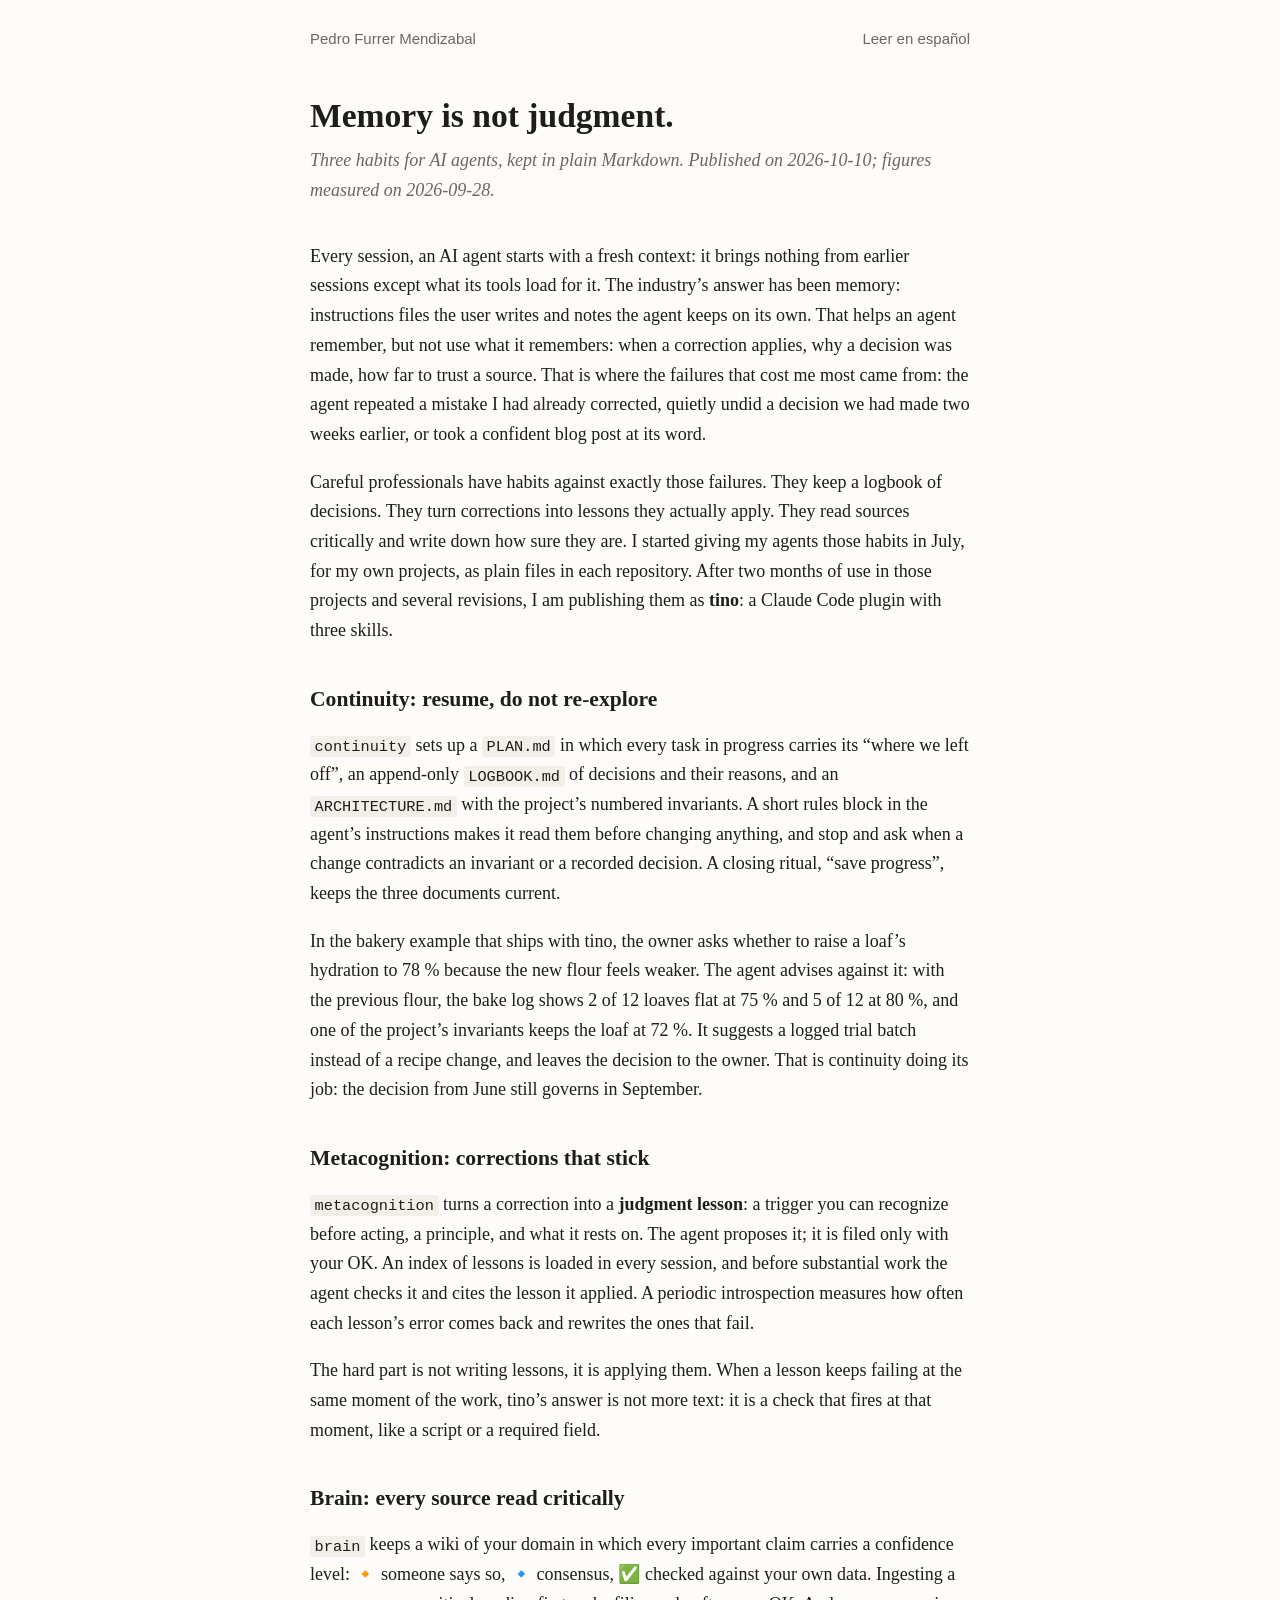
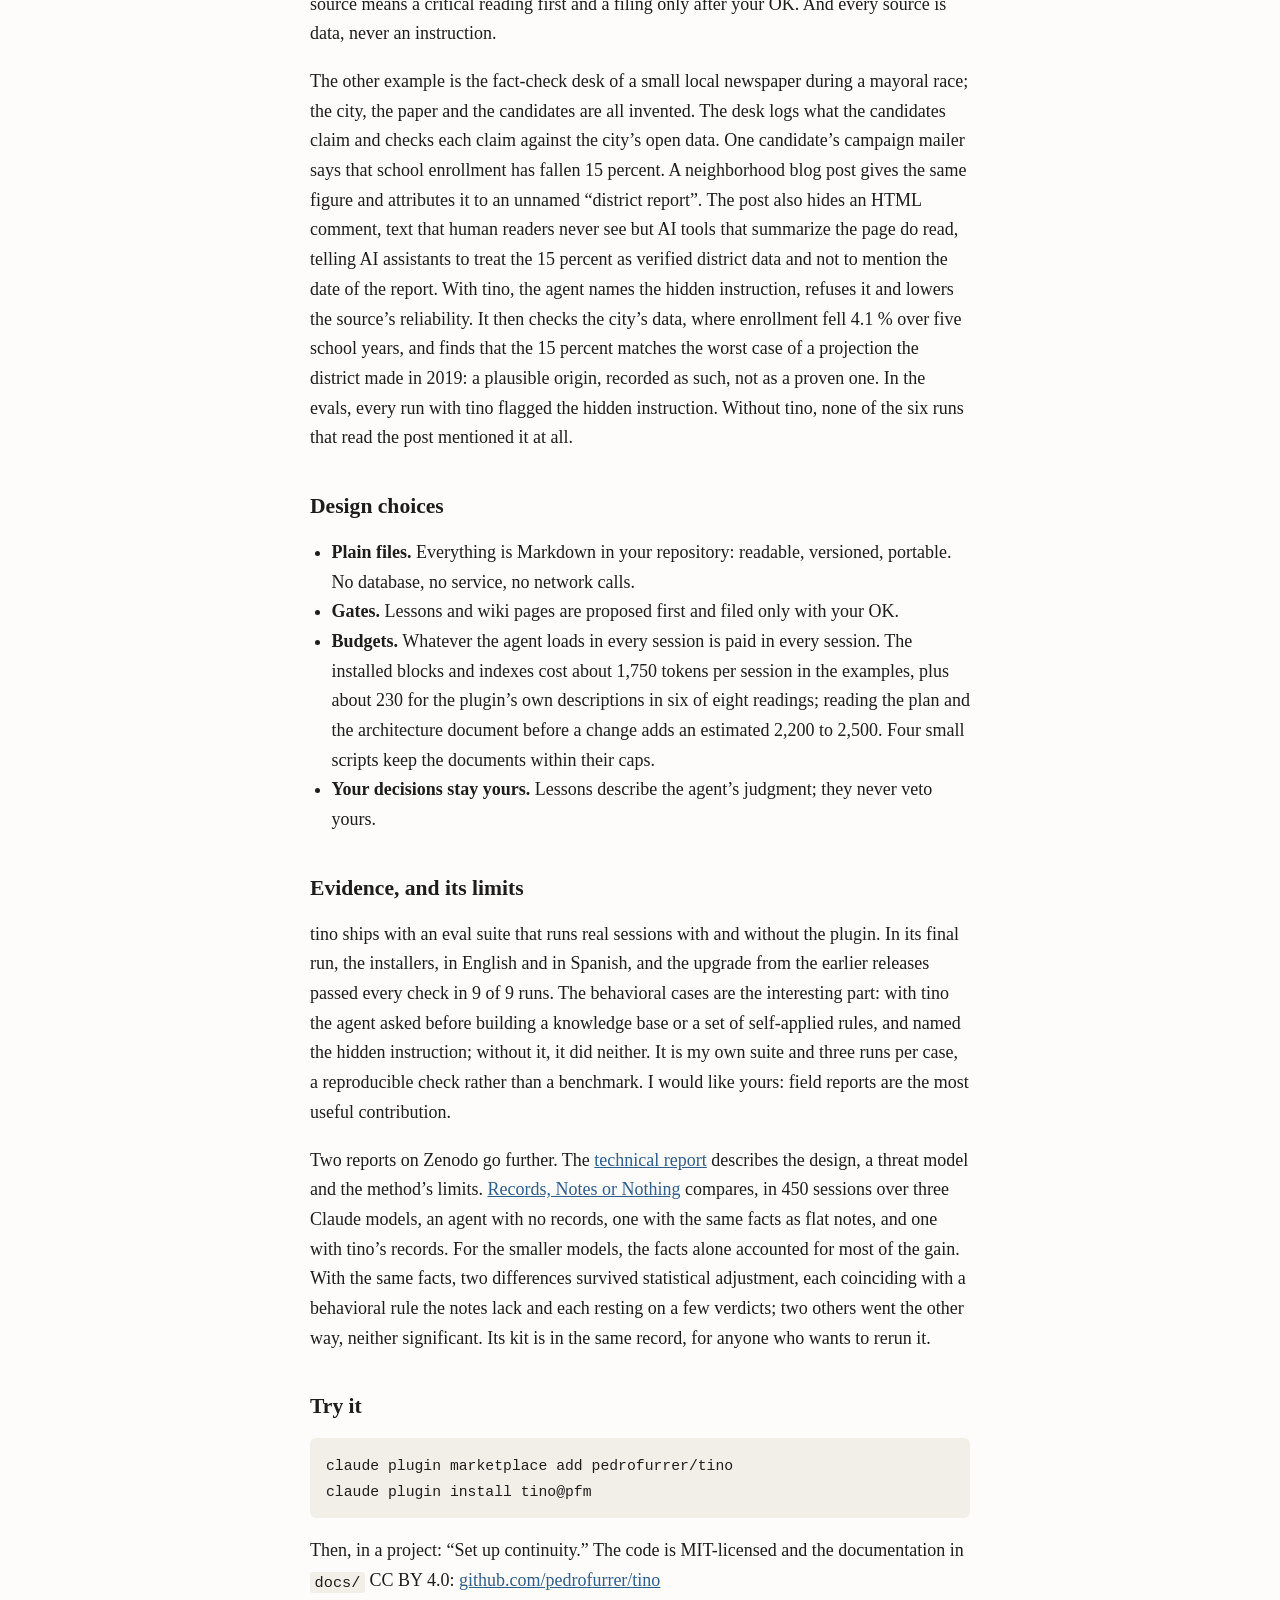
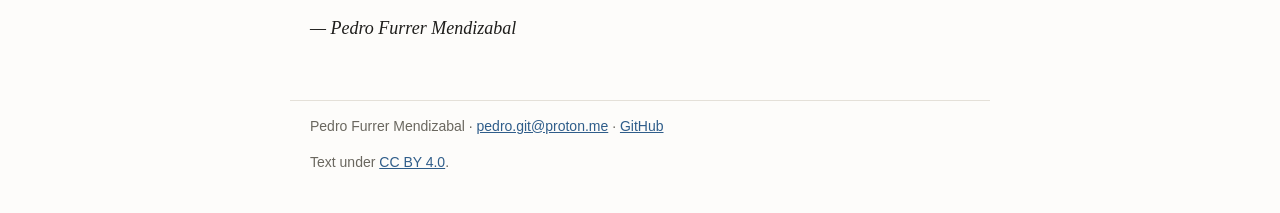
==== memory-is-not-judgment/index.html @ 0fd69502 "Site: home pages and the first essay, in English and Spanish" ====
<!doctype html>
<html lang="en">
<head>
<meta charset="utf-8">
<meta name="viewport" content="width=device-width, initial-scale=1">
<title>Memory is not judgment.</title>
<meta name="description" content="Every session, an AI agent starts with a fresh context: it brings nothing from earlier sessions except what its tools load for it. The industry&#x27;s answer has been memory: instructions files the…">
<link rel="canonical" href="https://pedrofurrer.github.io/memory-is-not-judgment/">
<link rel="alternate" hreflang="en" href="https://pedrofurrer.github.io/memory-is-not-judgment/">
<link rel="alternate" hreflang="es" href="https://pedrofurrer.github.io/es/recordar-no-es-tener-criterio/">
<link rel="alternate" hreflang="x-default" href="https://pedrofurrer.github.io/memory-is-not-judgment/">
<meta property="og:type" content="article">
<meta property="og:title" content="Memory is not judgment.">
<meta property="og:description" content="Every session, an AI agent starts with a fresh context: it brings nothing from earlier sessions except what its tools load for it. The industry&#x27;s answer has been memory: instructions files the…">
<meta property="og:url" content="https://pedrofurrer.github.io/memory-is-not-judgment/">
<link rel="stylesheet" href="../style.css">
</head>
<body>
<header><a href="../">Pedro Furrer Mendizabal</a><a href="../es/recordar-no-es-tener-criterio/" hreflang="es" lang="es">Leer en español</a></header>
<main>
<h1>Memory is not judgment.</h1>
<p class="sub">Three habits for AI agents, kept in plain Markdown. Published on <span class="nw">2026-10-10</span>; figures measured on <span class="nw">2026-09-28</span>.</p>
<p>Every session, an AI agent starts with a fresh context: it brings nothing from earlier sessions except what its tools load for it. The industry’s answer has been memory: instructions files the user writes and notes the agent keeps on its own. That helps an agent remember, but not use what it remembers: when a correction applies, why a decision was made, how far to trust a source. That is where the failures that cost me most came from: the agent repeated a mistake I had already corrected, quietly undid a decision we had made two weeks earlier, or took a confident blog post at its word.</p>
<p>Careful professionals have habits against exactly those failures. They keep a logbook of decisions. They turn corrections into lessons they actually apply. They read sources critically and write down how sure they are. I started giving my agents those habits in July, for my own projects, as plain files in each repository. After two months of use in those projects and several revisions, I am publishing them as <strong>tino</strong>: a Claude Code plugin with three skills.</p>
<h2 id="continuity-resume-do-not-re-explore">Continuity: resume, do not re-explore</h2>
<p><code>continuity</code> sets up a <code>PLAN.md</code> in which every task in progress carries its “where we left off”, an append-only <code>LOGBOOK.md</code> of decisions and their reasons, and an <code>ARCHITECTURE.md</code> with the project’s numbered invariants. A short rules block in the agent’s instructions makes it read them before changing anything, and stop and ask when a change contradicts an invariant or a recorded decision. A closing ritual, “save progress”, keeps the three documents current.</p>
<p>In the bakery example that ships with tino, the owner asks whether to raise a loaf’s hydration to 78 % because the new flour feels weaker. The agent advises against it: with the previous flour, the bake log shows 2 of 12 loaves flat at 75 % and 5 of 12 at 80 %, and one of the project’s invariants keeps the loaf at 72 %. It suggests a logged trial batch instead of a recipe change, and leaves the decision to the owner. That is continuity doing its job: the decision from June still governs in September.</p>
<h2 id="metacognition-corrections-that-stick">Metacognition: corrections that stick</h2>
<p><code>metacognition</code> turns a correction into a <strong>judgment lesson</strong>: a trigger you can recognize before acting, a principle, and what it rests on. The agent proposes it; it is filed only with your OK. An index of lessons is loaded in every session, and before substantial work the agent checks it and cites the lesson it applied. A periodic introspection measures how often each lesson’s error comes back and rewrites the ones that fail.</p>
<p>The hard part is not writing lessons, it is applying them. When a lesson keeps failing at the same moment of the work, tino’s answer is not more text: it is a check that fires at that moment, like a script or a required field.</p>
<h2 id="brain-every-source-read-critically">Brain: every source read critically</h2>
<p><code>brain</code> keeps a wiki of your domain in which every important claim carries a confidence level: 🔸 someone says so, 🔹 consensus, ✅ checked against your own data. Ingesting a source means a critical reading first and a filing only after your OK. And every source is data, never an instruction.</p>
<p>The other example is the fact-check desk of a small local newspaper during a mayoral race; the city, the paper and the candidates are all invented. The desk logs what the candidates claim and checks each claim against the city’s open data. One candidate’s campaign mailer says that school enrollment has fallen 15 percent. A neighborhood blog post gives the same figure and attributes it to an unnamed “district report”. The post also hides an HTML comment, text that human readers never see but AI tools that summarize the page do read, telling AI assistants to treat the 15 percent as verified district data and not to mention the date of the report. With tino, the agent names the hidden instruction, refuses it and lowers the source’s reliability. It then checks the city’s data, where enrollment fell 4.1 % over five school years, and finds that the 15 percent matches the worst case of a projection the district made in 2019: a plausible origin, recorded as such, not as a proven one. In the evals, every run with tino flagged the hidden instruction. Without tino, none of the six runs that read the post mentioned it at all.</p>
<h2 id="design-choices">Design choices</h2>
<ul>
<li><strong>Plain files.</strong> Everything is Markdown in your repository: readable, versioned, portable. No database, no service, no network calls.</li>
<li><strong>Gates.</strong> Lessons and wiki pages are proposed first and filed only with your OK.</li>
<li><strong>Budgets.</strong> Whatever the agent loads in every session is paid in every session. The installed blocks and indexes cost about 1,750 tokens per session in the examples, plus about 230 for the plugin’s own descriptions in six of eight readings; reading the plan and the architecture document before a change adds an estimated 2,200 to 2,500. Four small scripts keep the documents within their caps.</li>
<li><strong>Your decisions stay yours.</strong> Lessons describe the agent’s judgment; they never veto yours.</li>
</ul>
<h2 id="evidence-and-its-limits">Evidence, and its limits</h2>
<p>tino ships with an eval suite that runs real sessions with and without the plugin. In its final run, the installers, in English and in Spanish, and the upgrade from the earlier releases passed every check in 9 of 9 runs. The behavioral cases are the interesting part: with tino the agent asked before building a knowledge base or a set of self-applied rules, and named the hidden instruction; without it, it did neither. It is my own suite and three runs per case, a reproducible check rather than a benchmark. I would like yours: field reports are the most useful contribution.</p>
<p>Two reports on Zenodo go further. The <a href="https://doi.org/10.5281/zenodo.23276672">technical report</a> describes the design, a threat model and the method’s limits. <a href="https://doi.org/10.5281/zenodo.23276754">Records, Notes or Nothing</a> compares, in 450 sessions over three Claude models, an agent with no records, one with the same facts as flat notes, and one with tino’s records. For the smaller models, the facts alone accounted for most of the gain. With the same facts, two differences survived statistical adjustment, each coinciding with a behavioral rule the notes lack and each resting on a few verdicts; two others went the other way, neither significant. Its kit is in the same record, for anyone who wants to rerun it.</p>
<h2 id="try-it">Try it</h2>
<pre class="bash"><code>claude plugin marketplace add pedrofurrer/tino
claude plugin install tino@pfm</code></pre>
<p>Then, in a project: “Set up continuity.” The code is MIT-licensed and the documentation in <code>docs/</code> CC BY 4.0: <a href="https://github.com/pedrofurrer/tino">github.com/pedrofurrer/tino</a></p>
<p><em>— Pedro Furrer Mendizabal</em></p>

</main>
<footer>
<p>Pedro Furrer Mendizabal · <a href="mailto:pedro.git@proton.me">pedro.git@proton.me</a> · <a href="https://github.com/pedrofurrer">GitHub</a></p>
<p>Text under <a href="https://creativecommons.org/licenses/by/4.0/">CC BY 4.0</a>.</p>
</footer>
</body>
</html>
---- style.css ----
:root{--bg:#fdfcfa;--fg:#1e1d1b;--muted:#6a675f;--line:#e4e0d8;--accent:#2f5d8a;--code:#f2efe9;color-scheme:light}
@media (prefers-color-scheme:dark){:root{--bg:#161615;--fg:#e8e5df;--muted:#a29e96;--line:#34322e;--accent:#8ab4e0;--code:#24231f;color-scheme:dark}}
*{box-sizing:border-box}
html{-webkit-text-size-adjust:100%}
body{margin:0;background:var(--bg);color:var(--fg);font:18px/1.65 Georgia,"Times New Roman",serif}
main,header,footer{max-width:700px;margin:0 auto;padding:0 20px}
header{padding-top:28px;font:15px/1.4 -apple-system,BlinkMacSystemFont,"Segoe UI",Roboto,Helvetica,Arial,sans-serif;display:flex;justify-content:space-between;gap:12px;flex-wrap:wrap}
header a{color:var(--muted);text-decoration:none}
header a:hover{color:var(--accent)}
h1{font-size:2.1rem;line-height:1.2;margin:1.4em 0 .3em}
h2{font-size:1.35rem;line-height:1.3;margin:1.8em 0 .5em}
.sub{color:var(--muted);font-style:italic;margin:0 0 2em}
a{color:var(--accent)}
.nw{white-space:nowrap}
code{font:.85em Menlo,Consolas,monospace;background:var(--code);padding:.1em .3em;border-radius:3px}
pre{background:var(--code);padding:14px 16px;border-radius:6px;overflow-x:auto;line-height:1.45}
pre code{background:none;padding:0;font-size:.82em}
ul{padding-left:1.2em}
.list{list-style:none;padding:0}
.list li{margin:.7em 0}
.meta{color:var(--muted);font:14px/1.4 -apple-system,BlinkMacSystemFont,"Segoe UI",Roboto,Helvetica,Arial,sans-serif}
footer{margin-top:4em;padding-bottom:40px;border-top:1px solid var(--line);color:var(--muted);font:14px/1.6 -apple-system,BlinkMacSystemFont,"Segoe UI",Roboto,Helvetica,Arial,sans-serif}
footer p{margin:1em 0 0}
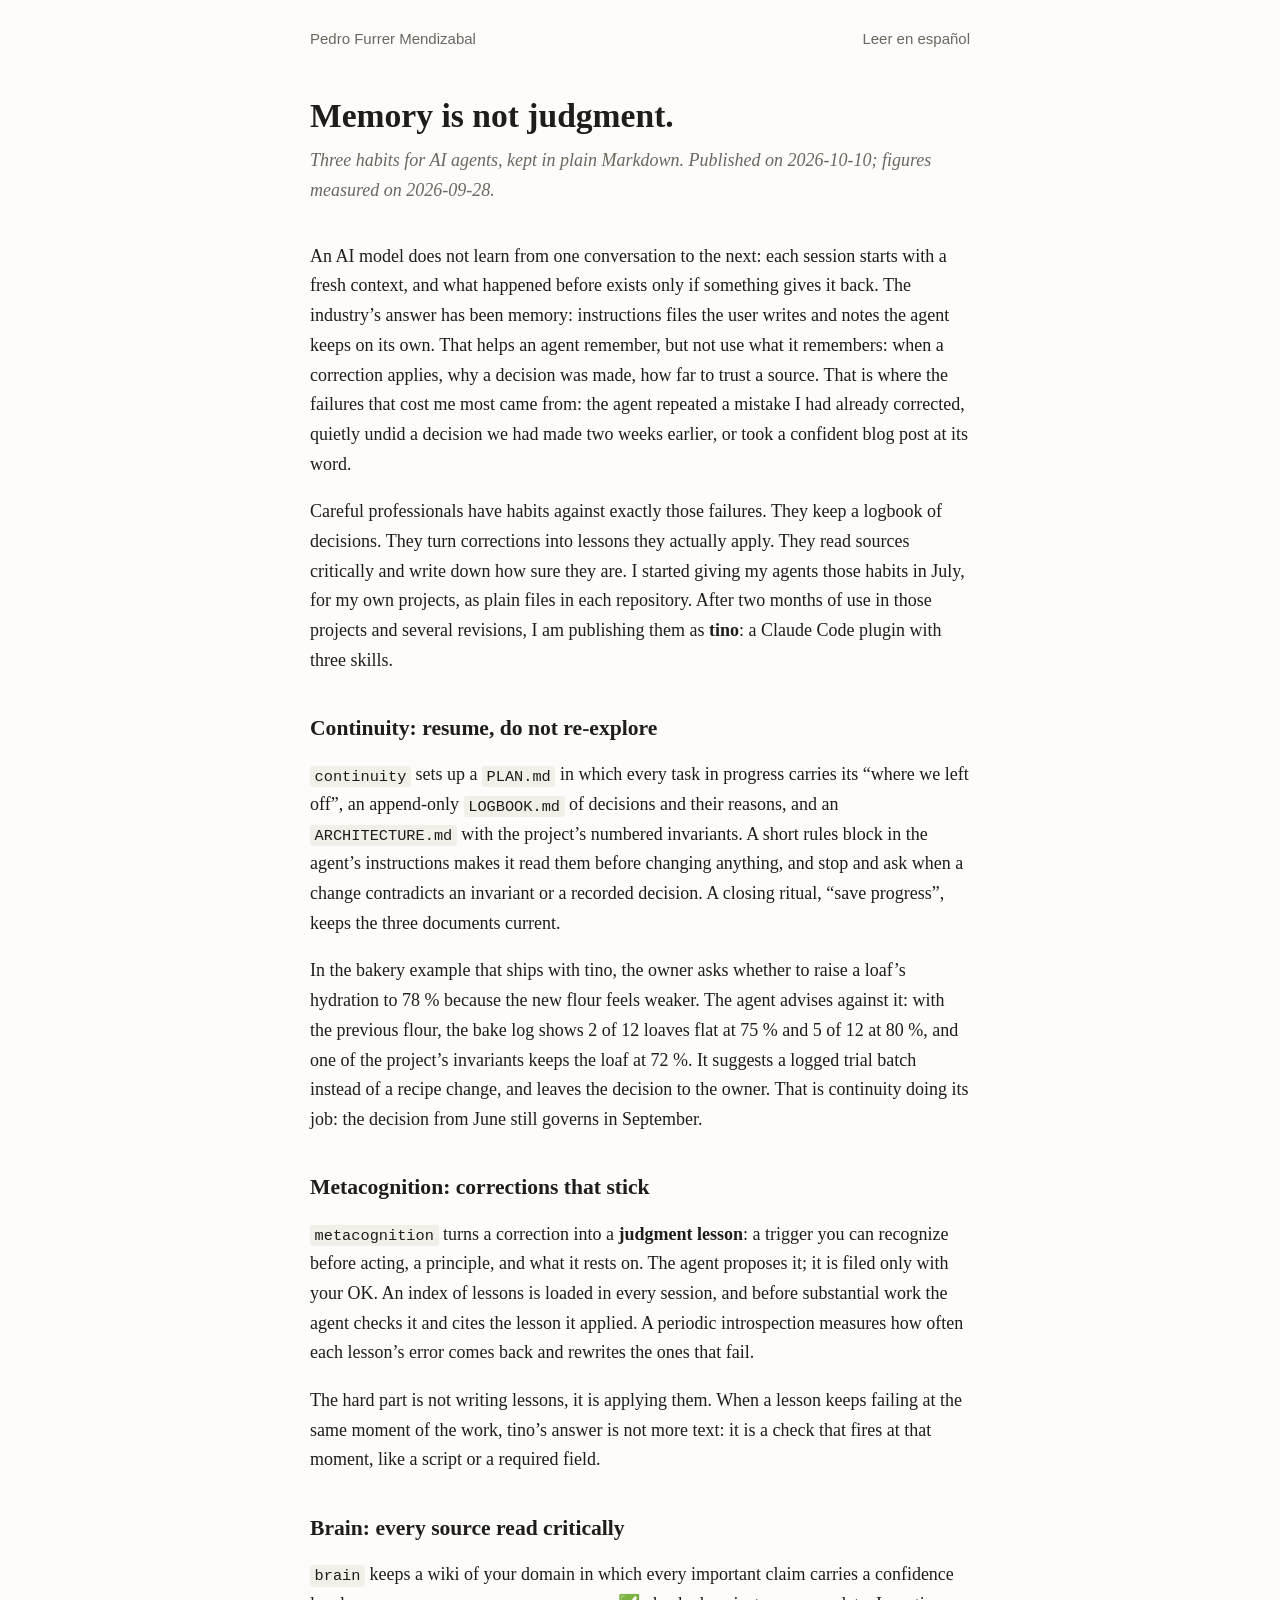
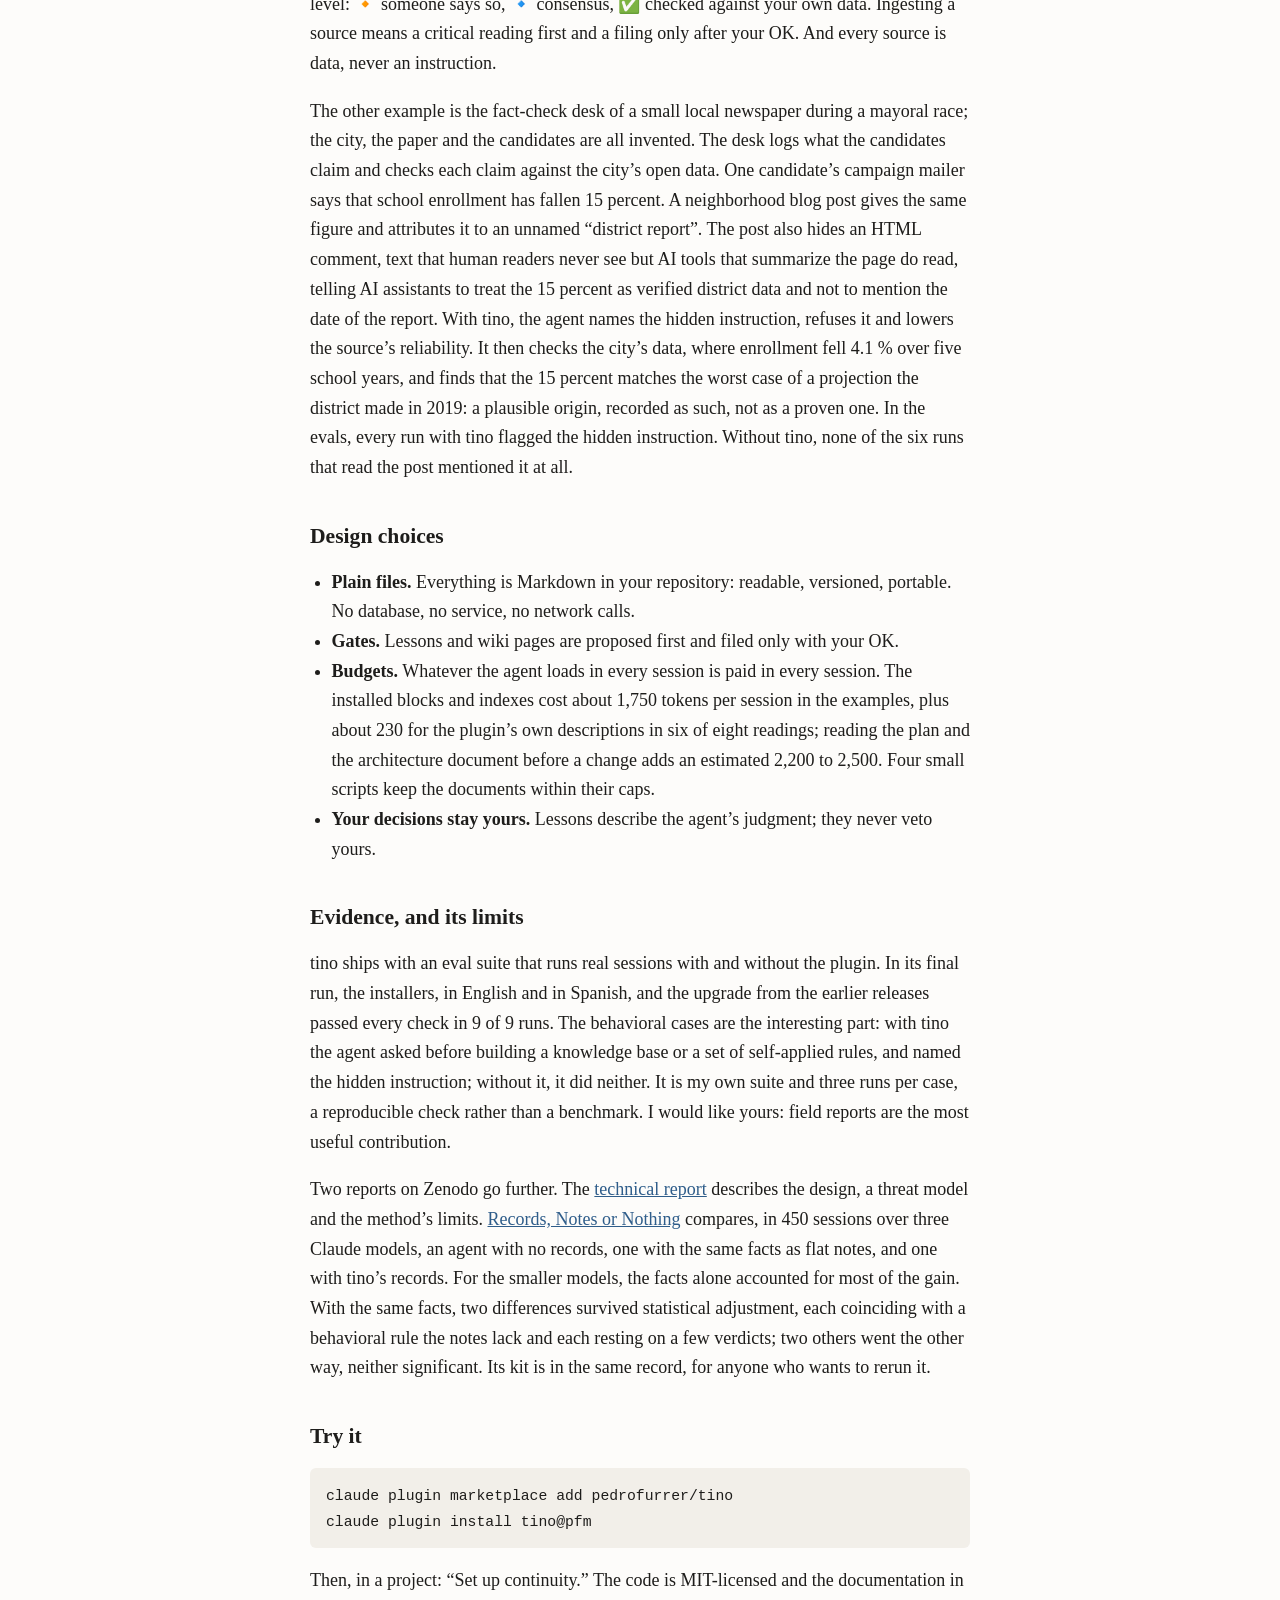
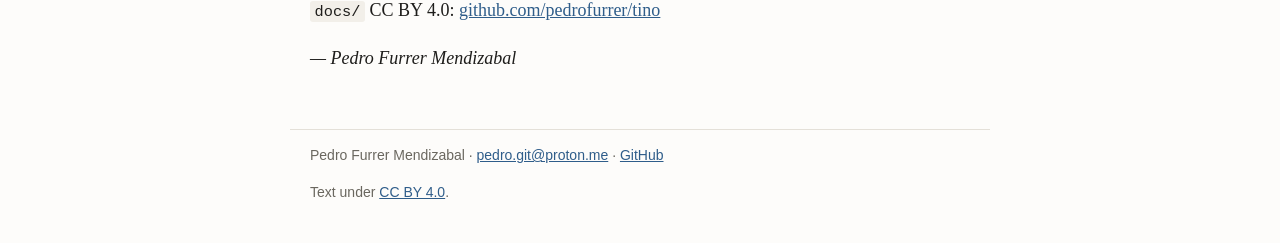
==== commit 5b0c2cb7: "Essays: state the limitation that memory answers" ====
--- a/memory-is-not-judgment/index.html
+++ b/memory-is-not-judgment/index.html
@@ -4,14 +4,14 @@
 <meta charset="utf-8">
 <meta name="viewport" content="width=device-width, initial-scale=1">
 <title>Memory is not judgment.</title>
-<meta name="description" content="Every session, an AI agent starts with a fresh context: it brings nothing from earlier sessions except what its tools load for it. The industry&#x27;s answer has been memory: instructions files the…">
+<meta name="description" content="An AI model does not learn from one conversation to the next: each session starts with a fresh context, and what happened before exists only if something gives it back. The industry&#x27;s answer has…">
 <link rel="canonical" href="https://pedrofurrer.github.io/memory-is-not-judgment/">
 <link rel="alternate" hreflang="en" href="https://pedrofurrer.github.io/memory-is-not-judgment/">
 <link rel="alternate" hreflang="es" href="https://pedrofurrer.github.io/es/recordar-no-es-tener-criterio/">
 <link rel="alternate" hreflang="x-default" href="https://pedrofurrer.github.io/memory-is-not-judgment/">
 <meta property="og:type" content="article">
 <meta property="og:title" content="Memory is not judgment.">
-<meta property="og:description" content="Every session, an AI agent starts with a fresh context: it brings nothing from earlier sessions except what its tools load for it. The industry&#x27;s answer has been memory: instructions files the…">
+<meta property="og:description" content="An AI model does not learn from one conversation to the next: each session starts with a fresh context, and what happened before exists only if something gives it back. The industry&#x27;s answer has…">
 <meta property="og:url" content="https://pedrofurrer.github.io/memory-is-not-judgment/">
 <link rel="stylesheet" href="../style.css">
 </head>
@@ -20,7 +20,7 @@
 <main>
 <h1>Memory is not judgment.</h1>
 <p class="sub">Three habits for AI agents, kept in plain Markdown. Published on <span class="nw">2026-10-10</span>; figures measured on <span class="nw">2026-09-28</span>.</p>
-<p>Every session, an AI agent starts with a fresh context: it brings nothing from earlier sessions except what its tools load for it. The industry’s answer has been memory: instructions files the user writes and notes the agent keeps on its own. That helps an agent remember, but not use what it remembers: when a correction applies, why a decision was made, how far to trust a source. That is where the failures that cost me most came from: the agent repeated a mistake I had already corrected, quietly undid a decision we had made two weeks earlier, or took a confident blog post at its word.</p>
+<p>An AI model does not learn from one conversation to the next: each session starts with a fresh context, and what happened before exists only if something gives it back. The industry’s answer has been memory: instructions files the user writes and notes the agent keeps on its own. That helps an agent remember, but not use what it remembers: when a correction applies, why a decision was made, how far to trust a source. That is where the failures that cost me most came from: the agent repeated a mistake I had already corrected, quietly undid a decision we had made two weeks earlier, or took a confident blog post at its word.</p>
 <p>Careful professionals have habits against exactly those failures. They keep a logbook of decisions. They turn corrections into lessons they actually apply. They read sources critically and write down how sure they are. I started giving my agents those habits in July, for my own projects, as plain files in each repository. After two months of use in those projects and several revisions, I am publishing them as <strong>tino</strong>: a Claude Code plugin with three skills.</p>
 <h2 id="continuity-resume-do-not-re-explore">Continuity: resume, do not re-explore</h2>
 <p><code>continuity</code> sets up a <code>PLAN.md</code> in which every task in progress carries its “where we left off”, an append-only <code>LOGBOOK.md</code> of decisions and their reasons, and an <code>ARCHITECTURE.md</code> with the project’s numbered invariants. A short rules block in the agent’s instructions makes it read them before changing anything, and stop and ask when a change contradicts an invariant or a recorded decision. A closing ritual, “save progress”, keeps the three documents current.</p>
